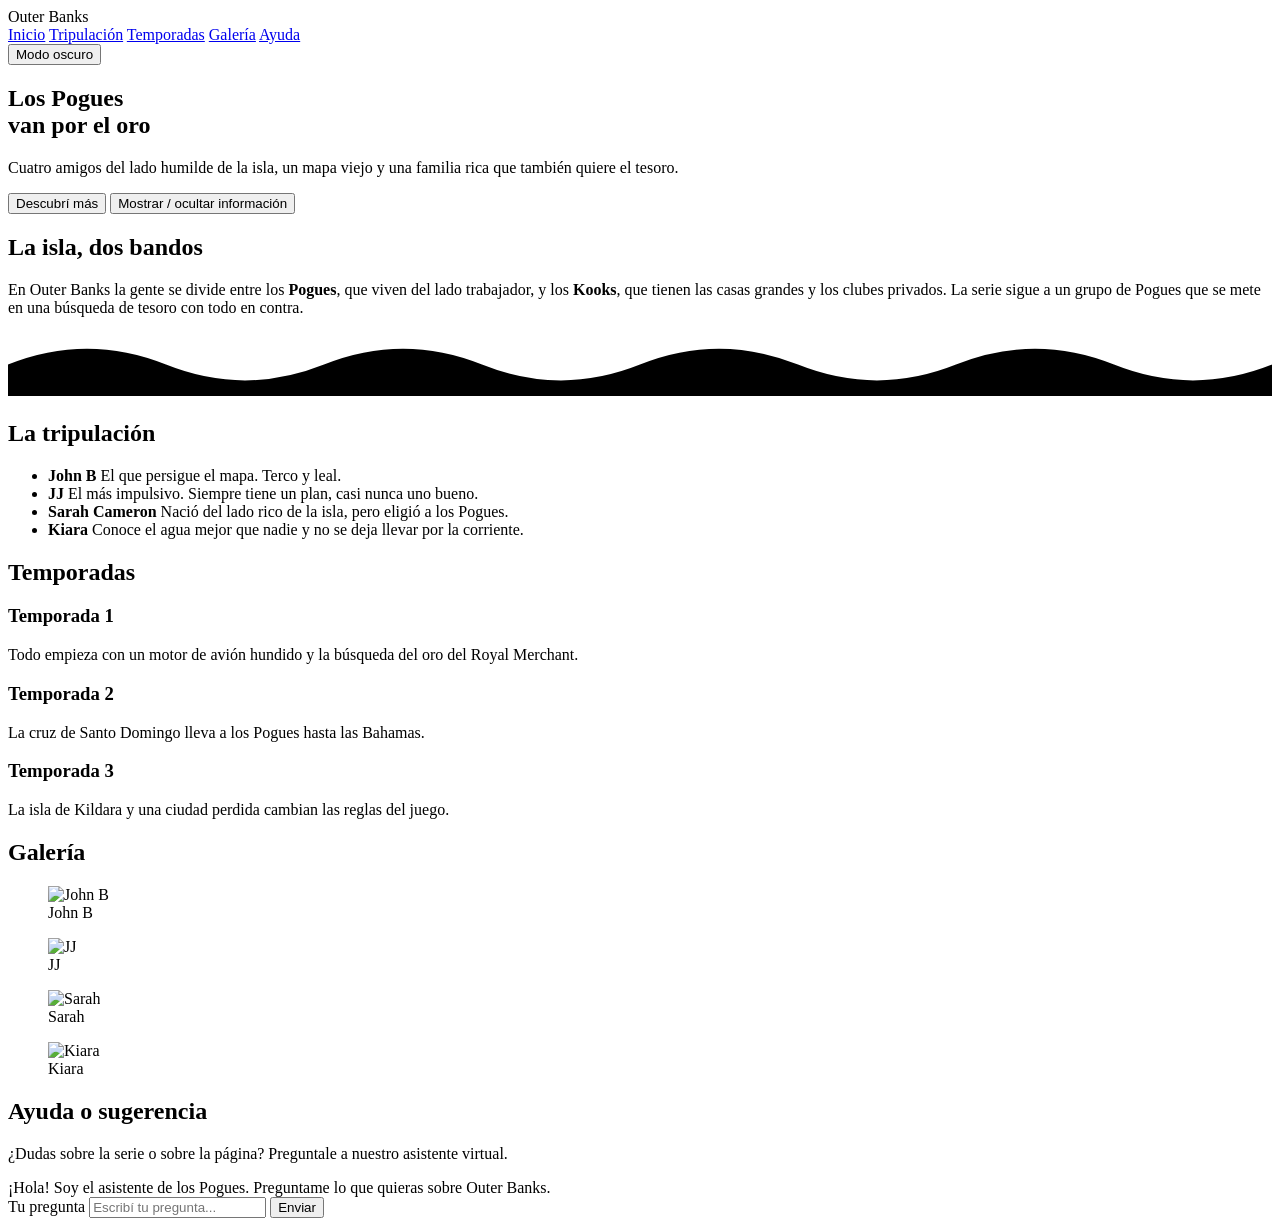
==== index.html @ a4eb7b5b "Add files via upload" ====
<!DOCTYPE html>
<html lang="es">
<head>
<meta charset="UTF-8">
<meta name="viewport" content="width=device-width, initial-scale=1.0">
<title>Outer Banks | Los Pogues</title>

<!-- Tipografías -->
<link rel="preconnect" href="https://fonts.googleapis.com">
<link rel="preconnect" href="https://fonts.gstatic.com" crossorigin>
<link href="https://fonts.googleapis.com/css2?family=Anton&family=Karla:wght@400;600&display=swap" rel="stylesheet">

<!-- Nuestros archivos -->
<link rel="stylesheet" href="style.css">
</head>
<body>

  <!-- ===== HEADER + MENÚ DE NAVEGACIÓN ===== -->
  <header class="barra">
    <span class="marca">Outer Banks</span>

    <nav class="menu">
      <a href="#inicio">Inicio</a>
      <a href="#tripulacion">Tripulación</a>
      <a href="#temporadas">Temporadas</a>
      <a href="#galeria">Galería</a>
      <a href="#ayuda">Ayuda</a>
    </nav>

    <button id="btnTema" class="btn-tema">Modo oscuro</button>
  </header>

  <main>

    <!-- ===== SECCIÓN PRINCIPAL ===== -->
    <section id="inicio" class="portada">
      <h1>Los Pogues<br>van por el oro</h1>
      <p class="bajada">
        Cuatro amigos del lado humilde de la isla, un mapa viejo
        y una familia rica que también quiere el tesoro.
      </p>

      <div class="acciones">
        <button id="btnDescubri" class="btn-principal">Descubrí más</button>
        <button id="btnInfo" class="btn-secundario">Mostrar / ocultar información</button>
      </div>

      <p id="mensaje" class="mensaje" aria-live="polite"></p>

      <div id="infoExtra" class="info-extra">
        <h2>La isla, dos bandos</h2>
        <p>
          En Outer Banks la gente se divide entre los <strong>Pogues</strong>,
          que viven del lado trabajador, y los <strong>Kooks</strong>,
          que tienen las casas grandes y los clubes privados.
          La serie sigue a un grupo de Pogues que se mete en una
          búsqueda de tesoro con todo en contra.
        </p>
      </div>
    </section>

    <svg class="ola" viewBox="0 0 1200 60" preserveAspectRatio="none" aria-hidden="true">
      <path d="M0 30 Q 75 0 150 30 T 300 30 T 450 30 T 600 30 T 750 30 T 900 30 T 1050 30 T 1200 30 V60 H0 Z"/>
    </svg>

    <!-- ===== SECCIÓN DE CONTENIDO 1: TRIPULACIÓN ===== -->
    <section id="tripulacion" class="banda">
      <h2>La tripulación</h2>
      <ul class="tripulacion">
        <li>
          <strong>John B</strong>
          <span>El que persigue el mapa. Terco y leal.</span>
        </li>
        <li>
          <strong>JJ</strong>
          <span>El más impulsivo. Siempre tiene un plan, casi nunca uno bueno.</span>
        </li>
        <li>
          <strong>Sarah Cameron</strong>
          <span>Nació del lado rico de la isla, pero eligió a los Pogues.</span>
        </li>
        <li>
          <strong>Kiara</strong>
          <span>Conoce el agua mejor que nadie y no se deja llevar por la corriente.</span>
        </li>
      </ul>
    </section>

    <!-- ===== SECCIÓN DE CONTENIDO 2: TEMPORADAS ===== -->
    <section id="temporadas" class="temporadas">
      <h2>Temporadas</h2>
      <div class="tarjetas">
        <article class="tarjeta">
          <h3>Temporada 1</h3>
          <p>Todo empieza con un motor de avión hundido y la búsqueda del oro del Royal Merchant.</p>
        </article>
        <article class="tarjeta">
          <h3>Temporada 2</h3>
          <p>La cruz de Santo Domingo lleva a los Pogues hasta las Bahamas.</p>
        </article>
        <article class="tarjeta">
          <h3>Temporada 3</h3>
          <p>La isla de Kildara y una ciudad perdida cambian las reglas del juego.</p>
        </article>
      </div>
    </section>

       <!-- ===== SECCIÓN DE CONTENIDO 3: GALERÍA (IMÁGENES) ===== -->
    <section id="galeria" class="galeria">
      <h2>Galería</h2>
      <div class="grid-galeria">
        <figure>
          <img src="john-b.png" alt="John B">
          <figcaption>John B</figcaption>
        </figure>
        <figure>
          <img src="jj.png" alt="JJ">
          <figcaption>JJ</figcaption>
        </figure>
        <figure>
          <img src="sarah.png" alt="Sarah">
          <figcaption>Sarah</figcaption>
        </figure>
        <figure>
          <img src="kiara.png" alt="Kiara">
          <figcaption>Kiara</figcaption>
        </figure>
      </div>
    </section>

    <!-- ===== SECCIÓN DE AYUDA O SUGERENCIA (ASISTENTE DE IA) ===== -->
    <section id="ayuda" class="ayuda">
      <h2>Ayuda o sugerencia</h2>
      <p class="ayuda-intro">
        ¿Dudas sobre la serie o sobre la página? Preguntale a nuestro
        asistente virtual.
      </p>

      <div id="chatMensajes" class="chat-mensajes" aria-live="polite">
        <div class="msg ia">¡Hola! Soy el asistente de los Pogues. Preguntame lo que quieras sobre Outer Banks.</div>
      </div>

      <form id="chatForm" class="chat-form">
        <label for="chatInput" class="solo-lector">Tu pregunta</label>
        <input id="chatInput" type="text" placeholder="Escribí tu pregunta..." autocomplete="off" required>
        <button type="submit" id="chatEnviar" class="btn-principal">Enviar</button>
      </form>
    </section>

  </main>

  <!-- ===== PIE DE PÁGINA ===== -->
  <footer class="pie">
  </footer>

  <script src="script.js"></script>
</body>
</html>
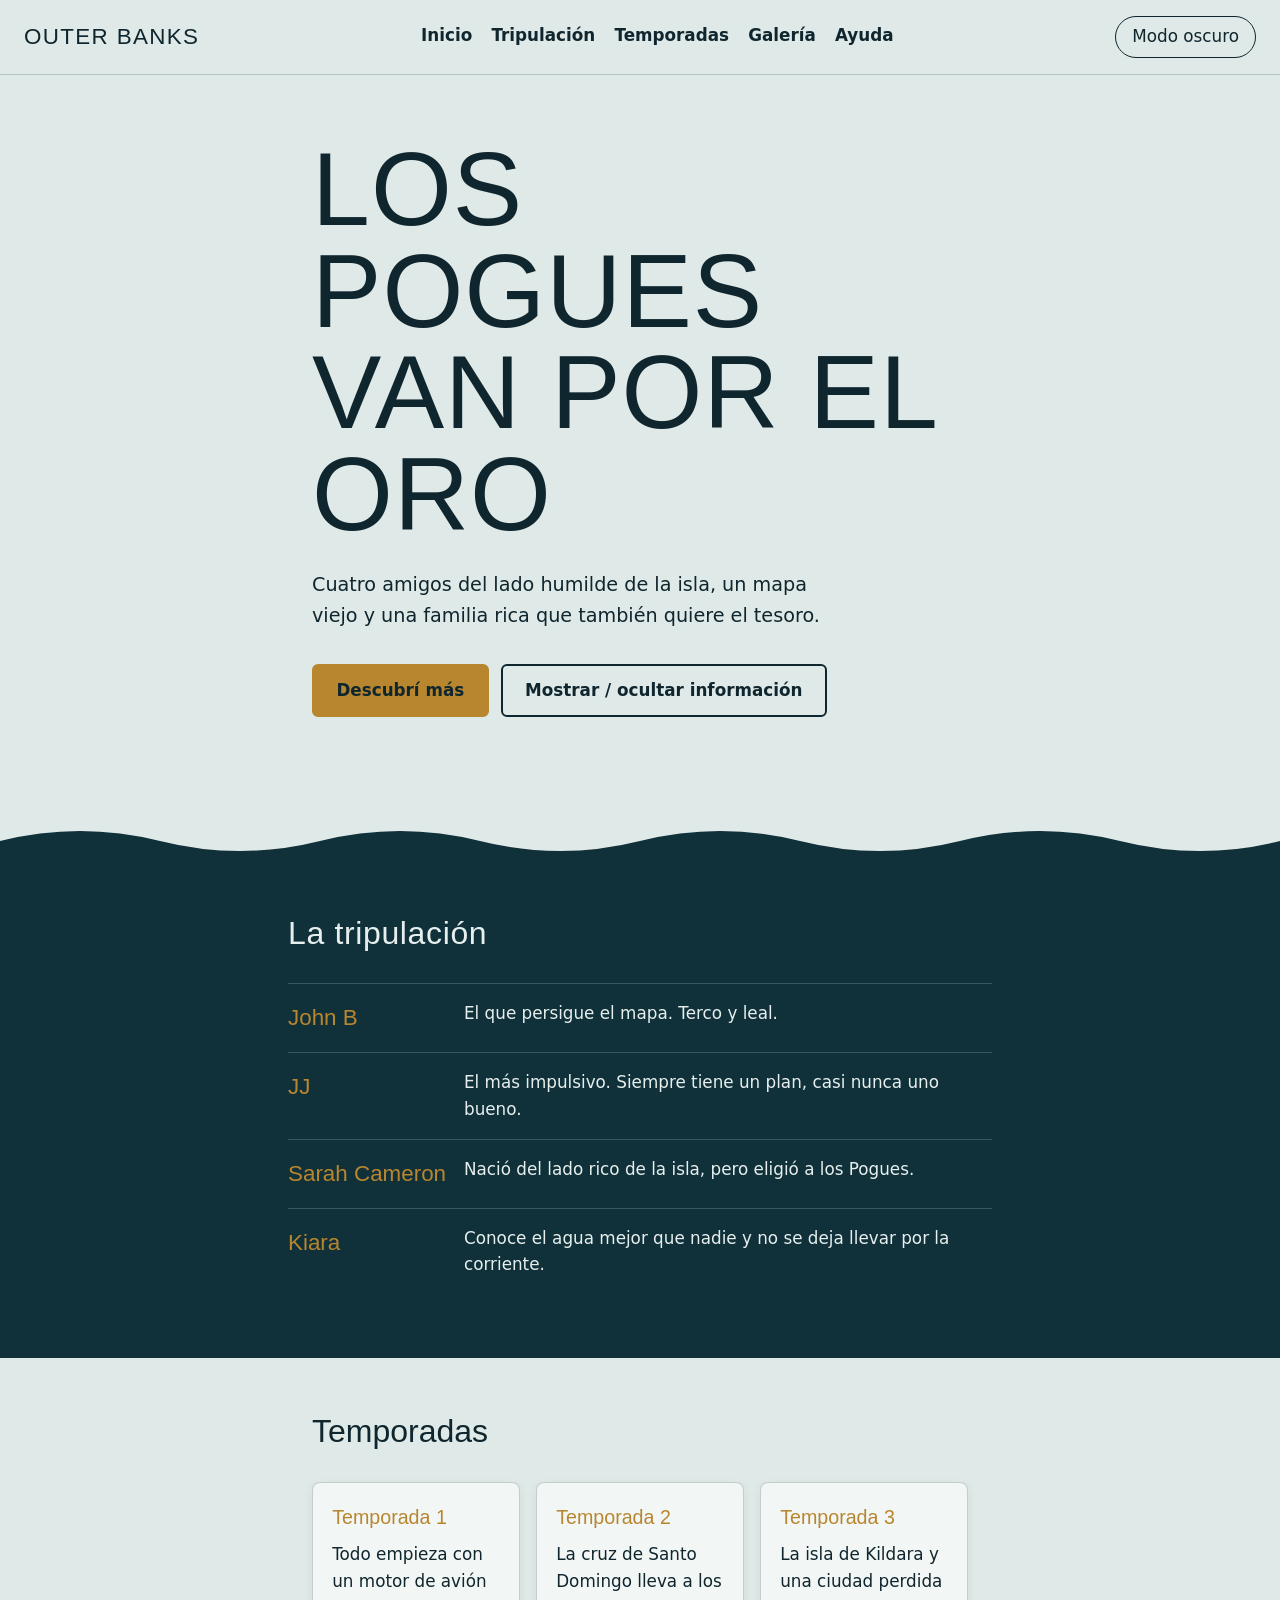
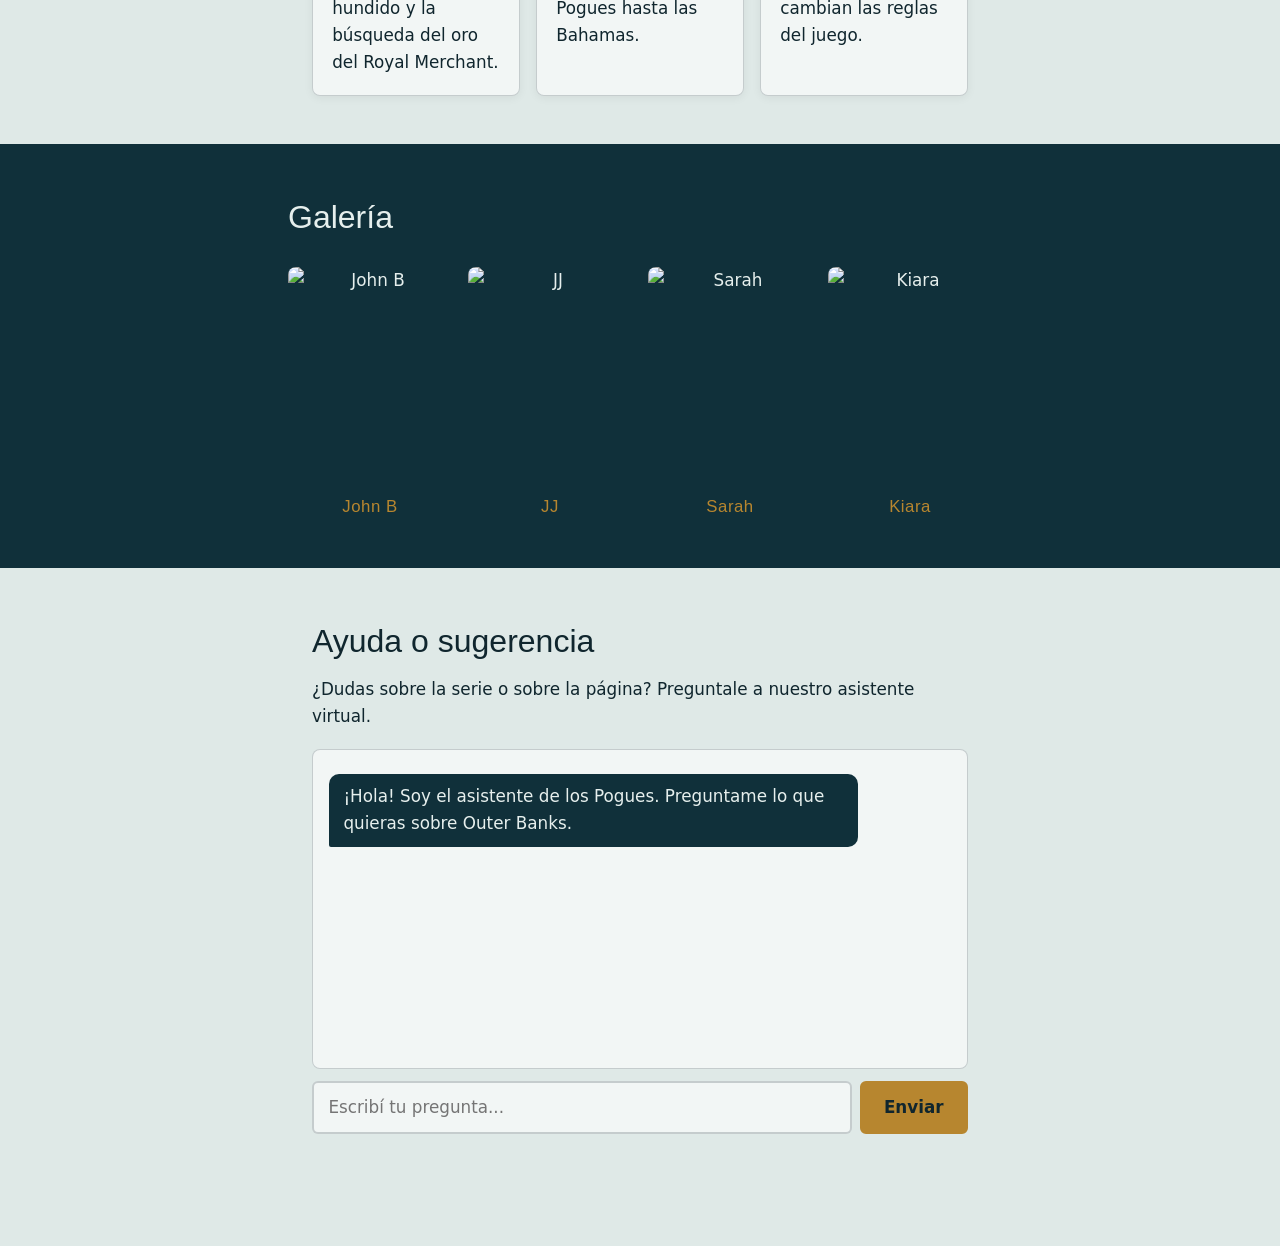
==== commit 421c26c8: "Rename index (1).html to index.html" ====
--- a/index.html
+++ b/index.html
@@ -153,6 +153,6 @@
   <footer class="pie">
   </footer>
 
-  <script src="script.js"></script>
+  <script src="script.js?v=2"></script>
 </body>
 </html>
--- a/style.css
+++ b/style.css
@@ -0,0 +1,419 @@
+/* ---------- Colores ---------- */
+:root {
+  --fondo: #dfe9e7;       /* bruma de mar */
+  --fondo-banda: #10303a; /* agua profunda */
+  --texto: #10262e;
+  --texto-banda: #e6efed;
+  --acento: #b7862f;      /* latón */
+  --acento-texto: #10262e;
+  --linea: #10262e33;
+  --panel: #ffffff99;
+}
+
+body.dark {
+  --fondo: #08141b;
+  --fondo-banda: #0e2a33;
+  --texto: #dce8e6;
+  --texto-banda: #e6efed;
+  --acento: #e2b24a;
+  --acento-texto: #08141b;
+  --linea: #dce8e633;
+  --panel: #ffffff0d;
+}
+
+/* ---------- Base ---------- */
+* {
+  box-sizing: border-box;
+  margin: 0;
+  padding: 0;
+}
+
+body {
+  font-family: "Karla", system-ui, sans-serif;
+  font-size: 1.05rem;
+  line-height: 1.6;
+  background: var(--fondo);
+  color: var(--texto);
+  transition: background 0.4s, color 0.4s;
+}
+
+button {
+  font: inherit;
+  cursor: pointer;
+}
+
+button:focus-visible {
+  outline: 3px solid var(--acento);
+  outline-offset: 3px;
+}
+
+/* ---------- Barra superior + menú ---------- */
+.barra {
+  display: flex;
+  flex-wrap: wrap;
+  gap: 1rem;
+  justify-content: space-between;
+  align-items: center;
+  padding: 1rem 1.5rem;
+  border-bottom: 1px solid var(--linea);
+}
+
+.marca {
+  font-family: "Anton", Impact, sans-serif;
+  font-size: 1.4rem;
+  letter-spacing: 0.06em;
+  text-transform: uppercase;
+}
+
+.menu {
+  display: flex;
+  flex-wrap: wrap;
+  gap: 1.2rem;
+}
+
+.menu a {
+  color: var(--texto);
+  text-decoration: none;
+  font-weight: 600;
+  border-bottom: 2px solid transparent;
+  transition: border-color 0.2s;
+}
+
+.menu a:hover {
+  border-color: var(--acento);
+}
+
+.btn-tema {
+  background: none;
+  color: var(--texto);
+  border: 1px solid var(--texto);
+  border-radius: 999px;
+  padding: 0.4rem 1rem;
+}
+
+.btn-tema:hover {
+  background: var(--texto);
+  color: var(--fondo);
+}
+
+/* ---------- Portada ---------- */
+.portada {
+  max-width: 44rem;
+  margin: 0 auto;
+  padding: 4rem 1.5rem 3rem;
+}
+
+h1 {
+  font-family: "Anton", Impact, sans-serif;
+  font-weight: 400;
+  font-size: clamp(3rem, 12vw, 6.5rem);
+  line-height: 0.98;
+  text-transform: uppercase;
+  letter-spacing: 0.01em;
+}
+
+.bajada {
+  max-width: 34rem;
+  margin-top: 1.5rem;
+  font-size: 1.2rem;
+}
+
+.acciones {
+  display: flex;
+  flex-wrap: wrap;
+  gap: 0.75rem;
+  margin-top: 2rem;
+}
+
+.btn-principal {
+  background: var(--acento);
+  color: var(--acento-texto);
+  border: 2px solid var(--acento);
+  border-radius: 6px;
+  padding: 0.7rem 1.4rem;
+  font-weight: 600;
+  transition: transform 0.15s;
+}
+
+.btn-principal:hover {
+  transform: translateY(-2px);
+}
+
+.btn-secundario {
+  background: none;
+  color: var(--texto);
+  border: 2px solid var(--texto);
+  border-radius: 6px;
+  padding: 0.7rem 1.4rem;
+  font-weight: 600;
+}
+
+.btn-secundario:hover {
+  background: var(--panel);
+}
+
+.mensaje {
+  min-height: 2rem;
+  margin-top: 1.5rem;
+  font-size: 1.15rem;
+  font-weight: 600;
+}
+
+.info-extra {
+  display: none;
+  margin-top: 1.5rem;
+  padding: 1.25rem 1.5rem;
+  background: var(--panel);
+  border-left: 4px solid var(--acento);
+  border-radius: 0 8px 8px 0;
+  animation: aparecer 0.3s ease;
+}
+
+.info-extra h2 {
+  font-family: "Anton", Impact, sans-serif;
+  font-weight: 400;
+  font-size: 1.5rem;
+  margin-bottom: 0.5rem;
+}
+
+@keyframes aparecer {
+  from { opacity: 0; transform: translateY(-6px); }
+  to   { opacity: 1; transform: translateY(0); }
+}
+
+/* ---------- Ola ---------- */
+.ola {
+  display: block;
+  width: 100%;
+  height: 40px;
+  fill: var(--fondo-banda);
+  margin-bottom: -1px;
+}
+
+/* ---------- Tripulación ---------- */
+.banda {
+  background: var(--fondo-banda);
+  color: var(--texto-banda);
+  padding: 3rem 1.5rem 4rem;
+}
+
+.banda h2 {
+  max-width: 44rem;
+  margin: 0 auto 1.5rem;
+  font-family: "Anton", Impact, sans-serif;
+  font-weight: 400;
+  font-size: 2rem;
+  letter-spacing: 0.02em;
+}
+
+.tripulacion {
+  max-width: 44rem;
+  margin: 0 auto;
+  list-style: none;
+}
+
+.tripulacion li {
+  display: grid;
+  grid-template-columns: 10rem 1fr;
+  gap: 1rem;
+  padding: 1rem 0;
+  border-top: 1px solid #e6efed33;
+}
+
+.tripulacion strong {
+  font-family: "Anton", Impact, sans-serif;
+  font-weight: 400;
+  font-size: 1.4rem;
+  color: var(--acento);
+}
+
+/* ---------- Temporadas ---------- */
+.temporadas {
+  max-width: 44rem;
+  margin: 0 auto;
+  padding: 3rem 1.5rem;
+}
+
+.temporadas h2 {
+  font-family: "Anton", Impact, sans-serif;
+  font-weight: 400;
+  font-size: 2rem;
+  margin-bottom: 1.5rem;
+}
+
+.tarjetas {
+  display: grid;
+  grid-template-columns: repeat(auto-fit, minmax(12rem, 1fr));
+  gap: 1rem;
+}
+
+.tarjeta {
+  background: var(--panel);
+  border: 1px solid var(--linea);
+  border-radius: 8px;
+  padding: 1.2rem;
+  box-shadow: 0 2px 10px rgba(0,0,0,0.06);
+  transition: transform 0.2s;
+}
+
+.tarjeta:hover {
+  transform: translateY(-4px);
+}
+
+.tarjeta h3 {
+  font-family: "Anton", Impact, sans-serif;
+  font-weight: 400;
+  color: var(--acento);
+  margin-bottom: 0.5rem;
+}
+
+/* ---------- Galería ---------- */
+.galeria {
+  background: var(--fondo-banda);
+  color: var(--texto-banda);
+  padding: 3rem 1.5rem;
+}
+
+.galeria h2 {
+  max-width: 44rem;
+  margin: 0 auto 1.5rem;
+  font-family: "Anton", Impact, sans-serif;
+  font-weight: 400;
+  font-size: 2rem;
+}
+
+.grid-galeria {
+  max-width: 44rem;
+  margin: 0 auto;
+  display: grid;
+  grid-template-columns: repeat(4, 1fr);
+  gap: 1rem;
+}
+
+.grid-galeria figure {
+  margin: 0;
+  text-align: center;
+}
+
+.grid-galeria img {
+  width: 100%;
+  aspect-ratio: 3 / 4;
+  object-fit: cover;
+  border-radius: 8px;
+  display: block;
+}
+
+.grid-galeria figcaption {
+  margin-top: 0.5rem;
+  font-family: "Anton", Impact, sans-serif;
+  font-weight: 400;
+  letter-spacing: 0.03em;
+  color: var(--acento);
+}
+
+@media (max-width: 520px) {
+  .grid-galeria {
+    grid-template-columns: repeat(2, 1fr);
+  }
+}
+
+/* ---------- Ayuda / Asistente de IA ---------- */
+.ayuda {
+  max-width: 44rem;
+  margin: 0 auto;
+  padding: 3rem 1.5rem 4rem;
+}
+
+.ayuda h2 {
+  font-family: "Anton", Impact, sans-serif;
+  font-weight: 400;
+  font-size: 2rem;
+  margin-bottom: 0.5rem;
+}
+
+.ayuda-intro {
+  margin-bottom: 1.2rem;
+}
+
+.chat-mensajes {
+  height: 20rem;
+  overflow-y: auto;
+  padding: 1rem;
+  background: var(--panel);
+  border: 1px solid var(--linea);
+  border-radius: 8px;
+  margin-bottom: 0.75rem;
+}
+
+.msg {
+  max-width: 85%;
+  margin: 0.5rem 0;
+  padding: 0.6rem 0.9rem;
+  border-radius: 10px;
+  white-space: pre-wrap;
+}
+
+.msg.ia {
+  background: var(--fondo-banda);
+  color: var(--texto-banda);
+  border-bottom-left-radius: 2px;
+}
+
+.msg.usuario {
+  background: var(--acento);
+  color: var(--acento-texto);
+  margin-left: auto;
+  border-bottom-right-radius: 2px;
+}
+
+.chat-form {
+  display: flex;
+  gap: 0.5rem;
+}
+
+.chat-form input {
+  flex: 1;
+  min-width: 0;
+  font: inherit;
+  padding: 0.7rem 0.9rem;
+  color: var(--texto);
+  background: var(--panel);
+  border: 2px solid var(--linea);
+  border-radius: 6px;
+}
+
+.chat-form input:focus-visible {
+  outline: 3px solid var(--acento);
+  outline-offset: 2px;
+}
+
+.solo-lector {
+  position: absolute;
+  left: -9999px;
+}
+
+/* ---------- Pie ---------- */
+.pie {
+  padding: 1.5rem;
+  text-align: center;
+  font-size: 0.9rem;
+  opacity: 0.75;
+}
+
+/* ---------- Celular ---------- */
+@media (max-width: 520px) {
+  .portada {
+    padding-top: 2.5rem;
+  }
+  .tripulacion li {
+    grid-template-columns: 1fr;
+    gap: 0.2rem;
+  }
+}
+
+@media (prefers-reduced-motion: reduce) {
+  * {
+    transition: none !important;
+    animation: none !important;
+  }
+}
